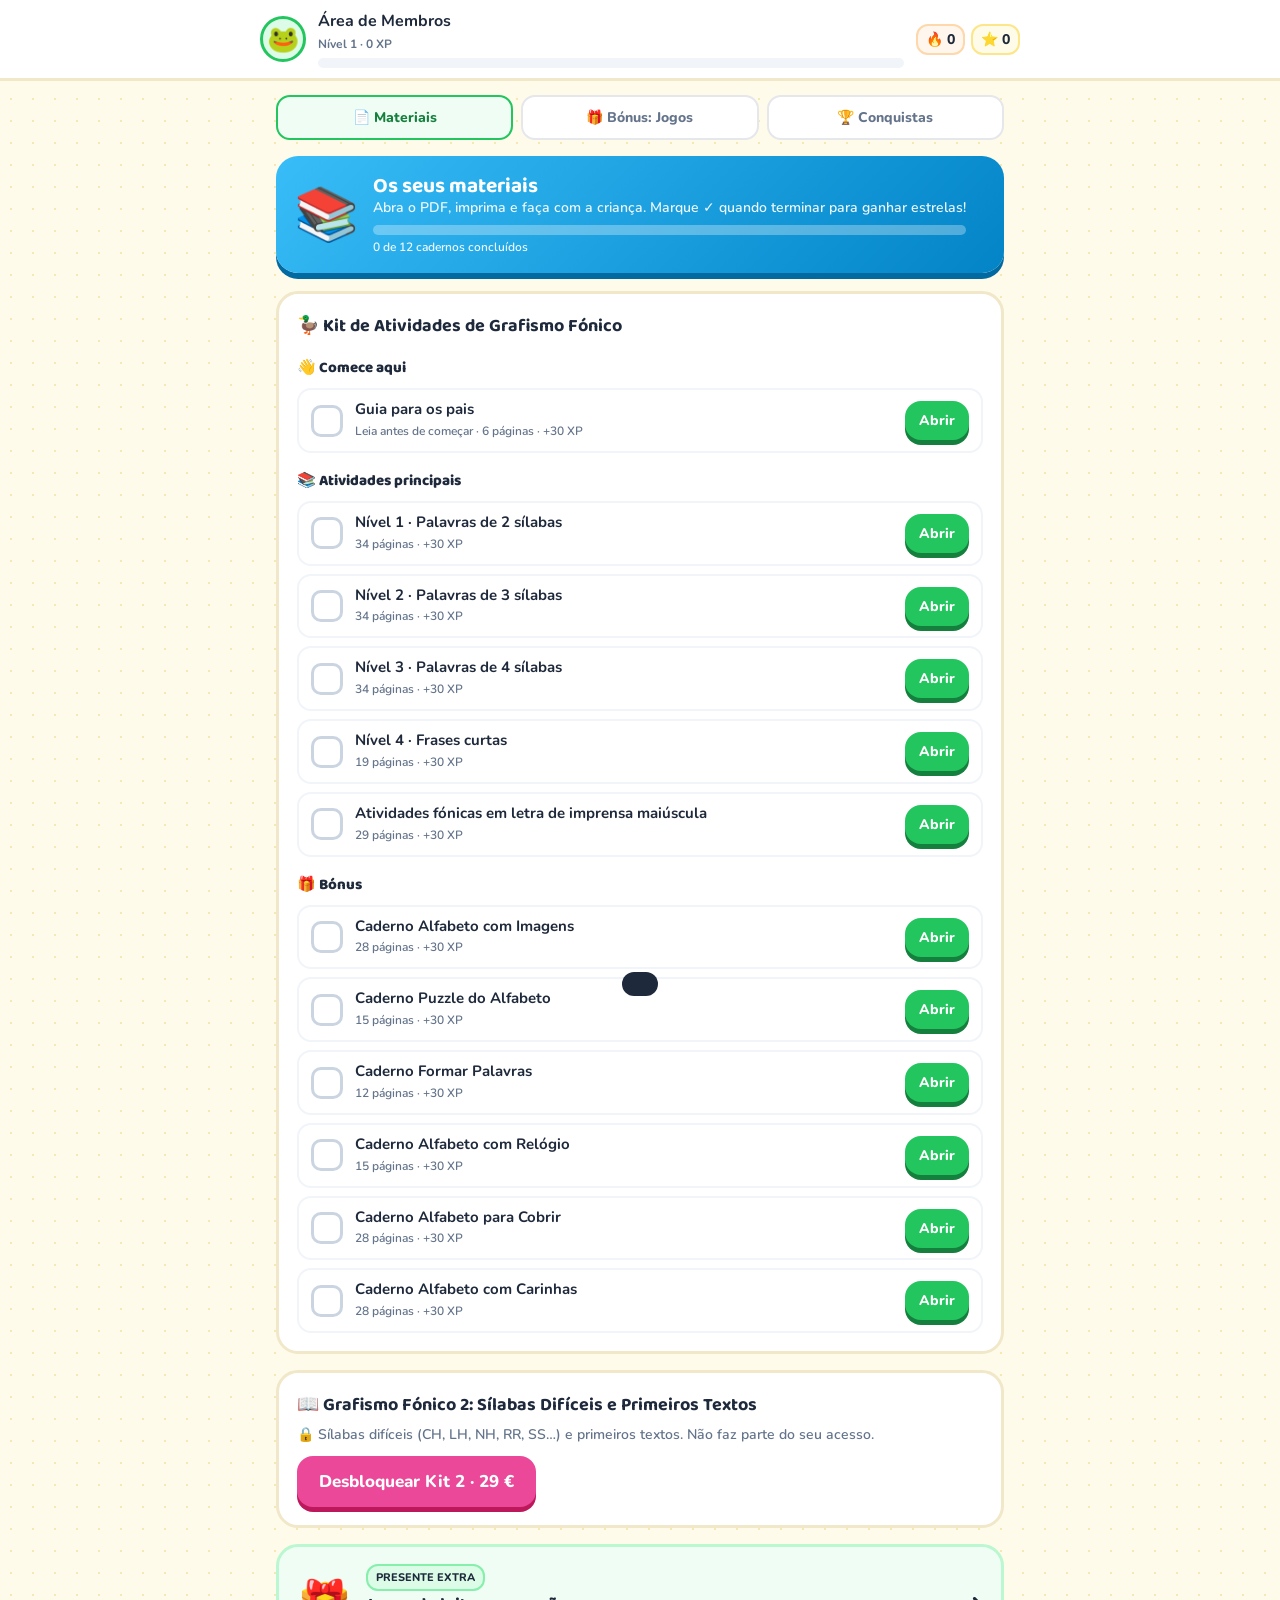
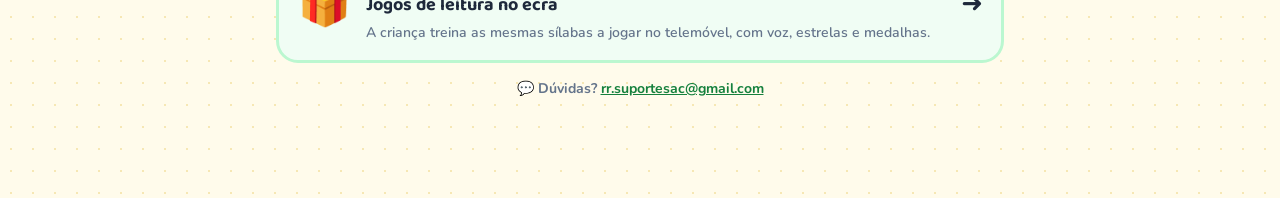
==== acesso/index.html @ b4cc3d31 "Área de membros Grafismo Fónico (Kit 1 + Kit 2) com PDFs do Kit 1 Co-Authored-By: Claude Opus 5.5 <n" ====
<!DOCTYPE html>
<html lang="pt-PT"><head><meta charset="UTF-8"><meta name="viewport" content="width=device-width,initial-scale=1,maximum-scale=1"><meta name="robots" content="noindex,nofollow">
<title>Área de Membros · Grafismo Fónico</title><link rel="icon" href="/img/favicon.svg" type="image/svg+xml">
<link href="https://fonts.googleapis.com/css2?family=Baloo+2:wght@500;700;800&family=Nunito:wght@500;700;800&display=swap" rel="stylesheet">
<link rel="stylesheet" href="/acesso/app.css"><script>window.ACESSO_KITS=["kit1"];</script></head>
<body>
<!-- ============ APP ============ -->
<section id="app">
<header>
<div class="topo">
<div class="avatar">🐸</div>
<div class="quem">
<b id="hNome">Área de Membros</b>
<small id="hNivel">Nível 1</small>
<div class="nivel-barra"><i id="hBarra" style="width:0"></i></div>
</div>
<div class="chips">
<span class="chip" title="Dias seguidos">🔥 <span id="hStreak">0</span></span>
<span class="chip estrela" title="Estrelas">⭐ <span id="hEstrelas">0</span></span>
</div>
</div>
</header>
<nav class="abas">
<button data-aba="pdfs" class="ativo">📄 Materiais</button>
<button data-aba="trilha">🎁 Bónus: Jogos</button>
<button data-aba="conquistas">🏆 Conquistas</button>
</nav>
<main>
<div id="abaPdfs"></div>
<div id="abaTrilha" class="oculto"></div>
<div id="abaConquistas" class="oculto"></div>
</main>
</section>
<!-- ============ LIÇÃO ============ -->
<section id="licao" class="oculto">
<div class="licao-topo">
<button class="fechar" id="btFechar">✕</button>
<div class="prog-licao"><i id="lProg"></i></div>
<div class="combo" id="lCombo"></div>
</div>
<div class="licao-corpo" id="lCorpo"></div>
<div class="licao-rodape" id="lRodape">
<div class="in">
<div class="feedback" id="lFeedback"></div>
<button class="btn" id="btVerificar" disabled>Verificar</button>
</div>
</div>
</section>
<section id="resultado" class="oculto"><div class="res-card" id="resCard"></div></section>
<div id="toast"></div>
<canvas id="confetes"></canvas>
<script src="/acesso/config.js"></script>
<script src="/acesso/app.js"></script>
</body></html>
---- acesso/app.css ----
:root{
  --verde:#22c55e;--verde-esc:#15803d;--rosa:#ec4899;--rosa-esc:#be185d;
  --amarelo:#facc15;--laranja:#fb923c;--azul:#38bdf8;--roxo:#a855f7;
  --tinta:#1e293b;--suave:#64748b;--fundo:#fffbeb;--card:#fff;--linha:#f1e7c9;
}
*{box-sizing:border-box;margin:0;padding:0;-webkit-tap-highlight-color:transparent}
body{font-family:Nunito,system-ui,sans-serif;background:var(--fundo);color:var(--tinta);min-height:100vh;
  background-image:radial-gradient(#f6e7b4 1.2px,transparent 1.2px);background-size:22px 22px}
h1,h2,h3,.baloo{font-family:'Baloo 2',Nunito,sans-serif}
button{font-family:inherit;cursor:pointer;border:none}
.oculto{display:none!important}
.mascote{font-size:72px;display:inline-block;animation:pula 2s ease-in-out infinite}
@keyframes pula{0%,100%{transform:translateY(0)}50%{transform:translateY(-10px)}}
.btn{display:inline-flex;align-items:center;justify-content:center;gap:8px;padding:14px 22px;border-radius:16px;
  font-weight:800;font-size:17px;color:#fff;background:var(--verde);text-decoration:none;box-shadow:0 5px 0 var(--verde-esc);transition:transform .08s}
.btn:active{transform:translateY(4px);box-shadow:0 1px 0 var(--verde-esc)}
.btn.rosa{background:var(--rosa);box-shadow:0 5px 0 var(--rosa-esc)}
.btn.branco{background:#fff;color:var(--tinta);box-shadow:0 5px 0 #e5e7eb;border:2px solid #e5e7eb}
.btn.cheio{width:100%}

header{position:sticky;top:0;z-index:20;background:#fff;border-bottom:3px solid var(--linha);padding:10px 16px}
.topo{max-width:760px;margin:0 auto;display:flex;align-items:center;gap:12px}
.avatar{width:46px;height:46px;border-radius:50%;background:#dcfce7;display:flex;align-items:center;justify-content:center;font-size:26px;border:3px solid var(--verde);flex-shrink:0}
.quem{flex:1;min-width:0}
.quem b{display:block;font-size:16px;white-space:nowrap;overflow:hidden;text-overflow:ellipsis}
.nivel-barra{height:10px;background:#f1f5f9;border-radius:99px;overflow:hidden;margin-top:4px}
.nivel-barra i{display:block;height:100%;background:linear-gradient(90deg,var(--amarelo),var(--laranja));border-radius:99px;transition:width .6s}
.quem small{color:var(--suave);font-weight:700;font-size:12px}
.chips{display:flex;gap:6px}
.chip{background:#fff7ed;border:2px solid #fed7aa;border-radius:12px;padding:4px 8px;font-weight:800;font-size:14px;white-space:nowrap}
.chip.estrela{background:#fefce8;border-color:#fde68a}

nav.abas{max-width:760px;margin:14px auto 0;padding:0 16px;display:flex;gap:8px}
nav.abas button{flex:1;padding:11px 6px;border-radius:14px;background:#fff;border:2.5px solid #e5e7eb;font-weight:800;font-size:14px;color:var(--suave)}
nav.abas button.ativo{border-color:var(--verde);color:var(--verde-esc);background:#f0fdf4}
main{max-width:760px;margin:0 auto;padding:16px 16px 100px}

.saudacao{background:linear-gradient(135deg,#22c55e,#16a34a);color:#fff;border-radius:22px;padding:18px;display:flex;gap:14px;align-items:center;margin-bottom:18px;box-shadow:0 6px 0 #15803d}
.saudacao .mascote{font-size:52px}
.saudacao h2{font-size:21px;line-height:1.15}
.saudacao p{opacity:.92;font-size:14px;font-weight:600}

.kit{background:#fff;border-radius:24px;border:3px solid var(--linha);margin-bottom:22px;overflow:hidden}
.kit-cab{padding:16px 18px;display:flex;gap:12px;align-items:center}
.kit-cab .tag{font-size:11px;font-weight:800;text-transform:uppercase;letter-spacing:.06em;padding:3px 8px;border-radius:8px;color:#fff;display:inline-block;margin-bottom:3px}
.kit-cab h3{font-size:19px;line-height:1.15}
.kit-cab .prog{font-size:13px;color:var(--suave);font-weight:700}
.kit-ic{width:54px;height:54px;border-radius:16px;display:flex;align-items:center;justify-content:center;font-size:30px;flex-shrink:0}
.kit1 .kit-ic{background:#dcfce7}.kit1 .tag{background:var(--verde)}
.kit2 .kit-ic{background:#fce7f3}.kit2 .tag{background:var(--rosa)}

.modulo{padding:6px 18px 20px;border-top:2px dashed var(--linha)}
.modulo h4{font-family:'Baloo 2';font-size:17px;margin:12px 0 2px}
.modulo .desc{font-size:13px;color:var(--suave);font-weight:600;margin-bottom:8px}
.trilha{display:flex;flex-direction:column;align-items:center;gap:8px;padding:6px 0}
.no{position:relative;width:76px;height:70px;border-radius:50%;font-size:30px;display:flex;align-items:center;justify-content:center;
  background:var(--verde);box-shadow:0 7px 0 var(--verde-esc);color:#fff;transition:transform .1s}
.kit2 .no{background:var(--rosa);box-shadow:0 7px 0 var(--rosa-esc)}
.no:active{transform:translateY(5px);box-shadow:0 2px 0 var(--verde-esc)}
.no.bloq{background:#e5e7eb!important;box-shadow:0 7px 0 #cbd5e1!important;color:#94a3b8;cursor:not-allowed}
.no.atual{animation:brilha 1.6s infinite}
@keyframes brilha{0%,100%{outline:5px solid rgba(250,204,21,.0)}50%{outline:6px solid rgba(250,204,21,.7)}}
.no.boss{width:92px;height:84px;font-size:38px;background:var(--amarelo);box-shadow:0 7px 0 #ca8a04}
.no-wrap{display:flex;flex-direction:column;align-items:center}
.no-wrap:nth-child(4n+2){transform:translateX(52px)}
.no-wrap:nth-child(4n+4){transform:translateX(-52px)}
.no-estrelas{font-size:14px;letter-spacing:1px;height:18px;margin-top:4px}
.no-nome{font-size:12px;font-weight:800;color:var(--suave)}

.bloqueado{position:relative}
.bloqueado .conteudo-bloq{filter:grayscale(1);opacity:.45;pointer-events:none}
.cadeado{position:absolute;inset:70px 0 0;display:flex;flex-direction:column;align-items:center;justify-content:flex-start;padding:30px 20px;text-align:center;z-index:2}
.cadeado .box{background:#fff;border-radius:22px;padding:22px;border:3px solid #fbcfe8;box-shadow:0 10px 30px rgba(236,72,153,.18);max-width:360px}
.cadeado .ic{font-size:44px}
.cadeado h4{font-family:'Baloo 2';font-size:20px;margin:4px 0}
.cadeado p{font-size:14px;color:var(--suave);font-weight:600;margin-bottom:14px}

/* PDFs */
.pdf-card{background:#fff;border-radius:22px;border:3px solid var(--linha);padding:18px;margin-bottom:16px}
.pdf-card h3{font-size:18px;margin-bottom:4px}
.pdf-card .acoes{display:flex;gap:10px;flex-wrap:wrap;margin:12px 0}
.pdf-card .acoes .btn{font-size:15px;padding:12px 16px}
.check{display:flex;align-items:center;gap:12px;padding:11px 12px;border-radius:14px;border:2px solid #f1f5f9;margin-top:8px;font-weight:700;cursor:pointer;user-select:none}
.check .cx{width:30px;height:30px;border-radius:10px;border:3px solid #cbd5e1;display:flex;align-items:center;justify-content:center;flex-shrink:0;font-size:18px}
.check.feito{background:#f0fdf4;border-color:#bbf7d0}
.check.feito .cx{background:var(--verde);border-color:var(--verde);color:#fff}
.check small{display:block;color:var(--suave);font-weight:600;font-size:12px}
.check .xp{margin-left:auto;font-size:12px;font-weight:800;color:#ca8a04;white-space:nowrap}

.grupo{font-family:'Baloo 2';font-weight:800;font-size:15px;margin:16px 0 4px;color:var(--tinta)}
.mat{display:flex;align-items:center;gap:12px;padding:10px 12px;border-radius:14px;border:2px solid #f1f5f9;margin-top:8px}
.mat .cx{width:32px;height:32px;border-radius:10px;border:3px solid #cbd5e1;background:#fff;display:flex;align-items:center;justify-content:center;flex-shrink:0;font-size:18px;font-weight:800}
.mat.feito{background:#f0fdf4;border-color:#bbf7d0}
.mat.feito .cx{background:var(--verde);border-color:var(--verde);color:#fff}
.mat-info{flex:1;min-width:0}
.mat-info b{display:block;font-size:15px;line-height:1.25}
.mat-info small{color:var(--suave);font-weight:600;font-size:12px}
.mat-bt{font-size:14px!important;padding:10px 14px!important;flex-shrink:0}

/* Conquistas */
.stats{display:grid;grid-template-columns:repeat(3,1fr);gap:10px;margin-bottom:18px}
.stat{background:#fff;border:3px solid var(--linha);border-radius:18px;padding:14px 8px;text-align:center}
.stat b{font-family:'Baloo 2';font-size:26px;display:block;line-height:1}
.stat small{font-weight:700;color:var(--suave);font-size:12px}
.medalhas{display:grid;grid-template-columns:repeat(auto-fill,minmax(150px,1fr));gap:10px}
.medalha{background:#fff;border:3px solid var(--linha);border-radius:18px;padding:14px;text-align:center}
.medalha .ic{font-size:40px}
.medalha b{display:block;font-size:14px;margin-top:4px}
.medalha small{color:var(--suave);font-weight:600;font-size:12px}
.medalha.nao{filter:grayscale(1);opacity:.45}

/* LIÇÃO */
#licao{position:fixed;inset:0;background:#fff;z-index:50;display:flex;flex-direction:column}
.licao-topo{display:flex;align-items:center;gap:12px;padding:14px 16px;max-width:680px;width:100%;margin:0 auto}
.fechar{font-size:26px;background:none;color:#94a3b8;width:36px}
.prog-licao{flex:1;height:16px;background:#f1f5f9;border-radius:99px;overflow:hidden}
.prog-licao i{display:block;height:100%;background:var(--verde);border-radius:99px;transition:width .4s}
.combo{font-weight:800;color:var(--laranja);min-width:52px;text-align:right}
.licao-corpo{flex:1;overflow:auto;padding:10px 18px 20px;max-width:680px;width:100%;margin:0 auto;display:flex;flex-direction:column}
.pergunta{font-family:'Baloo 2';font-size:22px;font-weight:800;margin:6px 0 14px}
.figura{display:flex;align-items:center;justify-content:center;gap:14px;margin:6px 0 18px}
.emoji-grande{font-size:96px;line-height:1;filter:drop-shadow(0 6px 0 rgba(0,0,0,.06))}
.ouvir{width:72px;height:72px;border-radius:22px;background:var(--azul);color:#fff;font-size:34px;box-shadow:0 6px 0 #0284c7}
.ouvir:active{transform:translateY(4px);box-shadow:0 2px 0 #0284c7}
.opcoes{display:grid;grid-template-columns:1fr 1fr;gap:12px}
.op{padding:22px 10px;border-radius:18px;border:3px solid #e5e7eb;background:#fff;font-family:'Baloo 2';font-weight:800;font-size:30px;box-shadow:0 5px 0 #e5e7eb;color:var(--tinta);letter-spacing:.03em}
.op.sel{border-color:var(--azul);background:#f0f9ff;box-shadow:0 5px 0 #7dd3fc}
.op.certo{border-color:var(--verde);background:#dcfce7;box-shadow:0 5px 0 #86efac}
.op.errado{border-color:#f87171;background:#fee2e2;box-shadow:0 5px 0 #fca5a5;animation:treme .35s}
.op.texto{font-family:Nunito;font-size:17px;padding:16px 12px}
.opcoes.uma{grid-template-columns:1fr}
@keyframes treme{25%{transform:translateX(-6px)}75%{transform:translateX(6px)}}
.slots{display:flex;justify-content:center;gap:8px;margin:4px 0 22px;flex-wrap:wrap}
.slot{min-width:82px;height:66px;border-radius:16px;border:3px dashed #cbd5e1;display:flex;align-items:center;justify-content:center;font-family:'Baloo 2';font-weight:800;font-size:28px;padding:0 10px}
.slot.cheio{border-style:solid;border-color:var(--azul);background:#f0f9ff;cursor:pointer}
.slot.fixo{border-style:solid;border-color:#e5e7eb;background:#f8fafc}
.slot.vazio-alvo{border-color:var(--amarelo);background:#fefce8}
.pecas{display:flex;justify-content:center;gap:10px;flex-wrap:wrap}
.peca{min-width:82px;padding:16px 14px;border-radius:16px;background:#fff;border:3px solid #e5e7eb;box-shadow:0 5px 0 #e5e7eb;font-family:'Baloo 2';font-weight:800;font-size:28px}
.peca.usada{visibility:hidden}
.texto-leitura{background:#fefce8;border:3px solid #fde68a;border-radius:20px;padding:18px;font-size:21px;line-height:1.55;font-weight:700;margin-bottom:16px}
.texto-leitura .ouvir{width:52px;height:52px;font-size:24px;border-radius:16px;float:right;margin:0 0 8px 12px}
.licao-rodape{border-top:3px solid #f1f5f9;padding:16px;transition:background .2s}
.licao-rodape .in{max-width:680px;margin:0 auto;display:flex;align-items:center;gap:14px}
.licao-rodape.ok{background:#dcfce7;border-color:#bbf7d0}
.licao-rodape.ko{background:#fee2e2;border-color:#fecaca}
.feedback{flex:1;font-weight:800;font-size:18px}
.feedback small{display:block;font-weight:700;font-size:14px;opacity:.85}
.licao-rodape.ok .feedback{color:var(--verde-esc)}
.licao-rodape.ko .feedback{color:#b91c1c}
.licao-rodape .btn{min-width:160px}
.btn:disabled{background:#e5e7eb;box-shadow:0 5px 0 #cbd5e1;color:#94a3b8;cursor:not-allowed}

/* RESULTADO */
#resultado{position:fixed;inset:0;background:rgba(15,23,42,.55);z-index:60;display:flex;align-items:center;justify-content:center;padding:20px}
.res-card{background:#fff;border-radius:28px;padding:28px 22px;text-align:center;max-width:380px;width:100%;animation:entra .35s cubic-bezier(.2,1.4,.4,1)}
@keyframes entra{from{transform:scale(.7);opacity:0}}
.res-estrelas{font-size:54px;letter-spacing:6px;margin:6px 0}
.res-estrelas span{display:inline-block;animation:estrela .5s backwards}
.res-estrelas span:nth-child(2){animation-delay:.2s}.res-estrelas span:nth-child(3){animation-delay:.4s}
@keyframes estrela{from{transform:scale(0) rotate(-90deg)}}
.res-card h2{font-size:26px}
.res-xp{display:flex;justify-content:center;gap:10px;margin:14px 0 18px}
.res-xp div{background:#fefce8;border:2px solid #fde68a;border-radius:14px;padding:8px 14px;font-weight:800}
.nova-medalha{background:#f5f3ff;border:2px solid #ddd6fe;border-radius:16px;padding:10px;margin-bottom:14px;font-weight:800;color:#6d28d9}

#toast{position:fixed;left:50%;bottom:24px;transform:translateX(-50%) translateY(120px);background:var(--tinta);color:#fff;padding:12px 18px;border-radius:14px;font-weight:800;z-index:90;transition:transform .3s;max-width:92vw;text-align:center}
#toast.on{transform:translateX(-50%) translateY(0)}
canvas#confetes{position:fixed;inset:0;pointer-events:none;z-index:80}
@media(max-width:420px){.op{font-size:26px;padding:18px 8px}.emoji-grande{font-size:80px}.chip{font-size:12px;padding:3px 6px}}
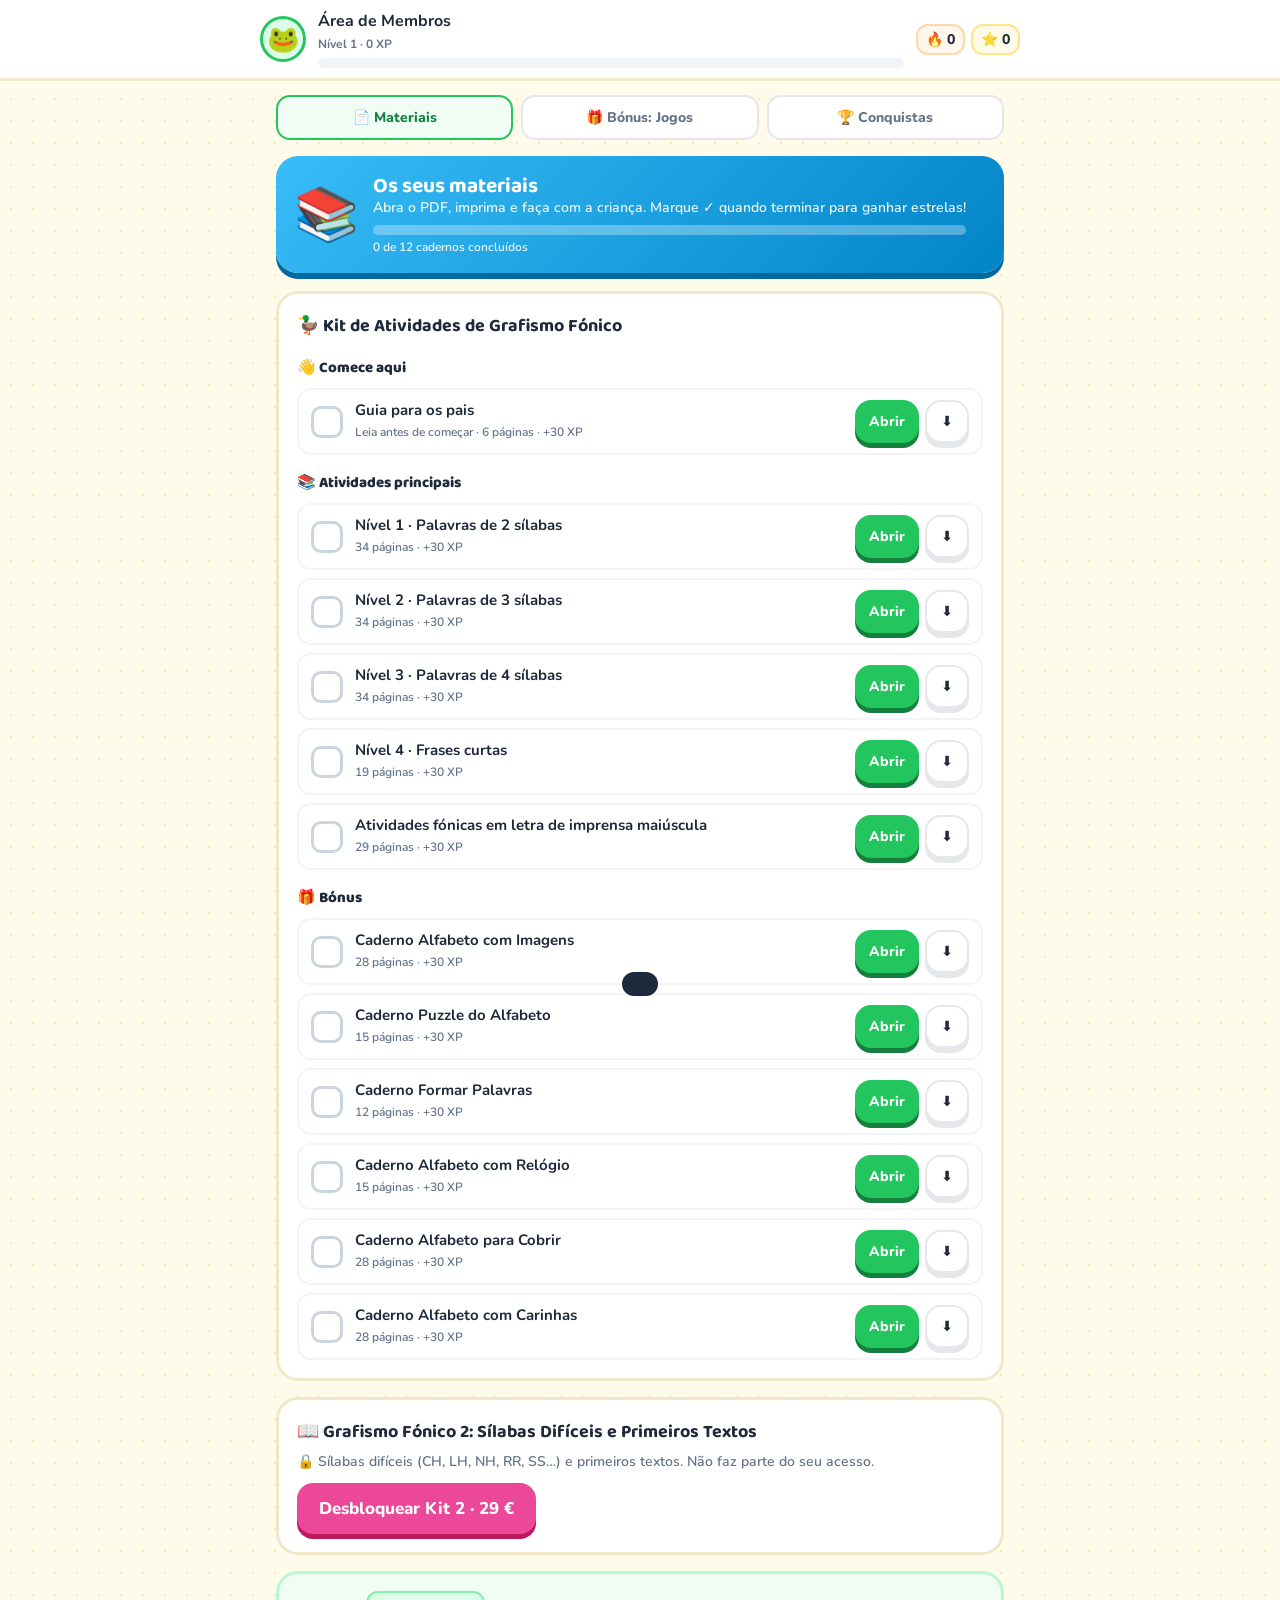
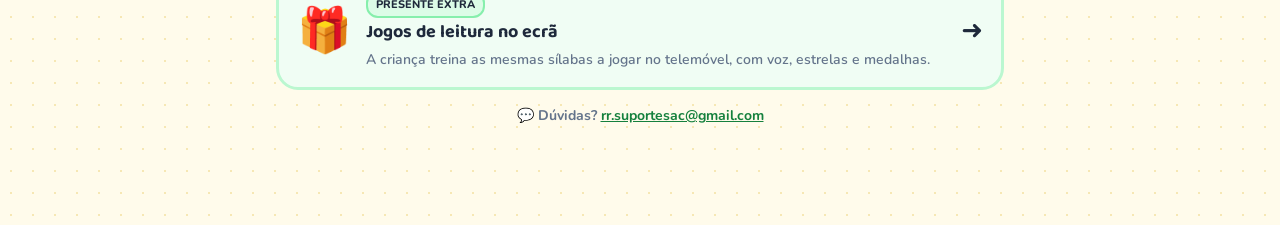
==== commit ced3adf4: "Leitor de PDF dentro da área (funciona em WhatsApp/Instagram/Android), botão de descarregar e opção " ====
--- a/acesso/index.html
+++ b/acesso/index.html
@@ -47,8 +47,13 @@
 </div>
 </section>
 <section id="resultado" class="oculto"><div class="res-card" id="resCard"></div></section>
+<section id="leitor" class="oculto">
+<div class="leitor-topo"><button class="btn branco" onclick="fecharPdf()">✕</button><b id="leitorTitulo"></b><a class="btn" id="leitorBaixar" href="#" download>⬇️ Descarregar</a></div>
+<div id="leitorPaginas"></div>
+</section>
 <div id="toast"></div>
 <canvas id="confetes"></canvas>
+<script src="/acesso/vendor/pdf.min.js"></script>
 <script src="/acesso/config.js"></script>
 <script src="/acesso/app.js"></script>
 </body></html>
--- a/acesso/app.css
+++ b/acesso/app.css
@@ -96,6 +96,15 @@
 .mat-info b{display:block;font-size:15px;line-height:1.25}
 .mat-info small{color:var(--suave);font-weight:600;font-size:12px}
 .mat-bt{font-size:14px!important;padding:10px 14px!important;flex-shrink:0}
+.mat-acoes{display:flex;gap:6px;flex-shrink:0}
+#leitor{position:fixed;inset:0;z-index:70;background:#334155;display:flex;flex-direction:column}
+.leitor-topo{display:flex;align-items:center;gap:10px;padding:10px 12px;background:#fff;border-bottom:3px solid var(--linha)}
+.leitor-topo b{flex:1;min-width:0;font-size:15px;white-space:nowrap;overflow:hidden;text-overflow:ellipsis}
+.leitor-topo .btn{font-size:14px;padding:10px 14px}
+#leitorPaginas{flex:1;overflow:auto;padding:12px;-webkit-overflow-scrolling:touch}
+.leitor-pag{max-width:820px;margin:0 auto 12px;background:#fff;border-radius:6px;aspect-ratio:595/842;display:flex;align-items:center;justify-content:center;color:#cbd5e1;font-weight:800;overflow:hidden}
+.leitor-pag canvas{width:100%;height:auto;display:block}
+.leitor-msg{color:#fff;text-align:center;font-weight:700;padding:40px 16px;line-height:1.8}
 
 /* Conquistas */
 .stats{display:grid;grid-template-columns:repeat(3,1fr);gap:10px;margin-bottom:18px}
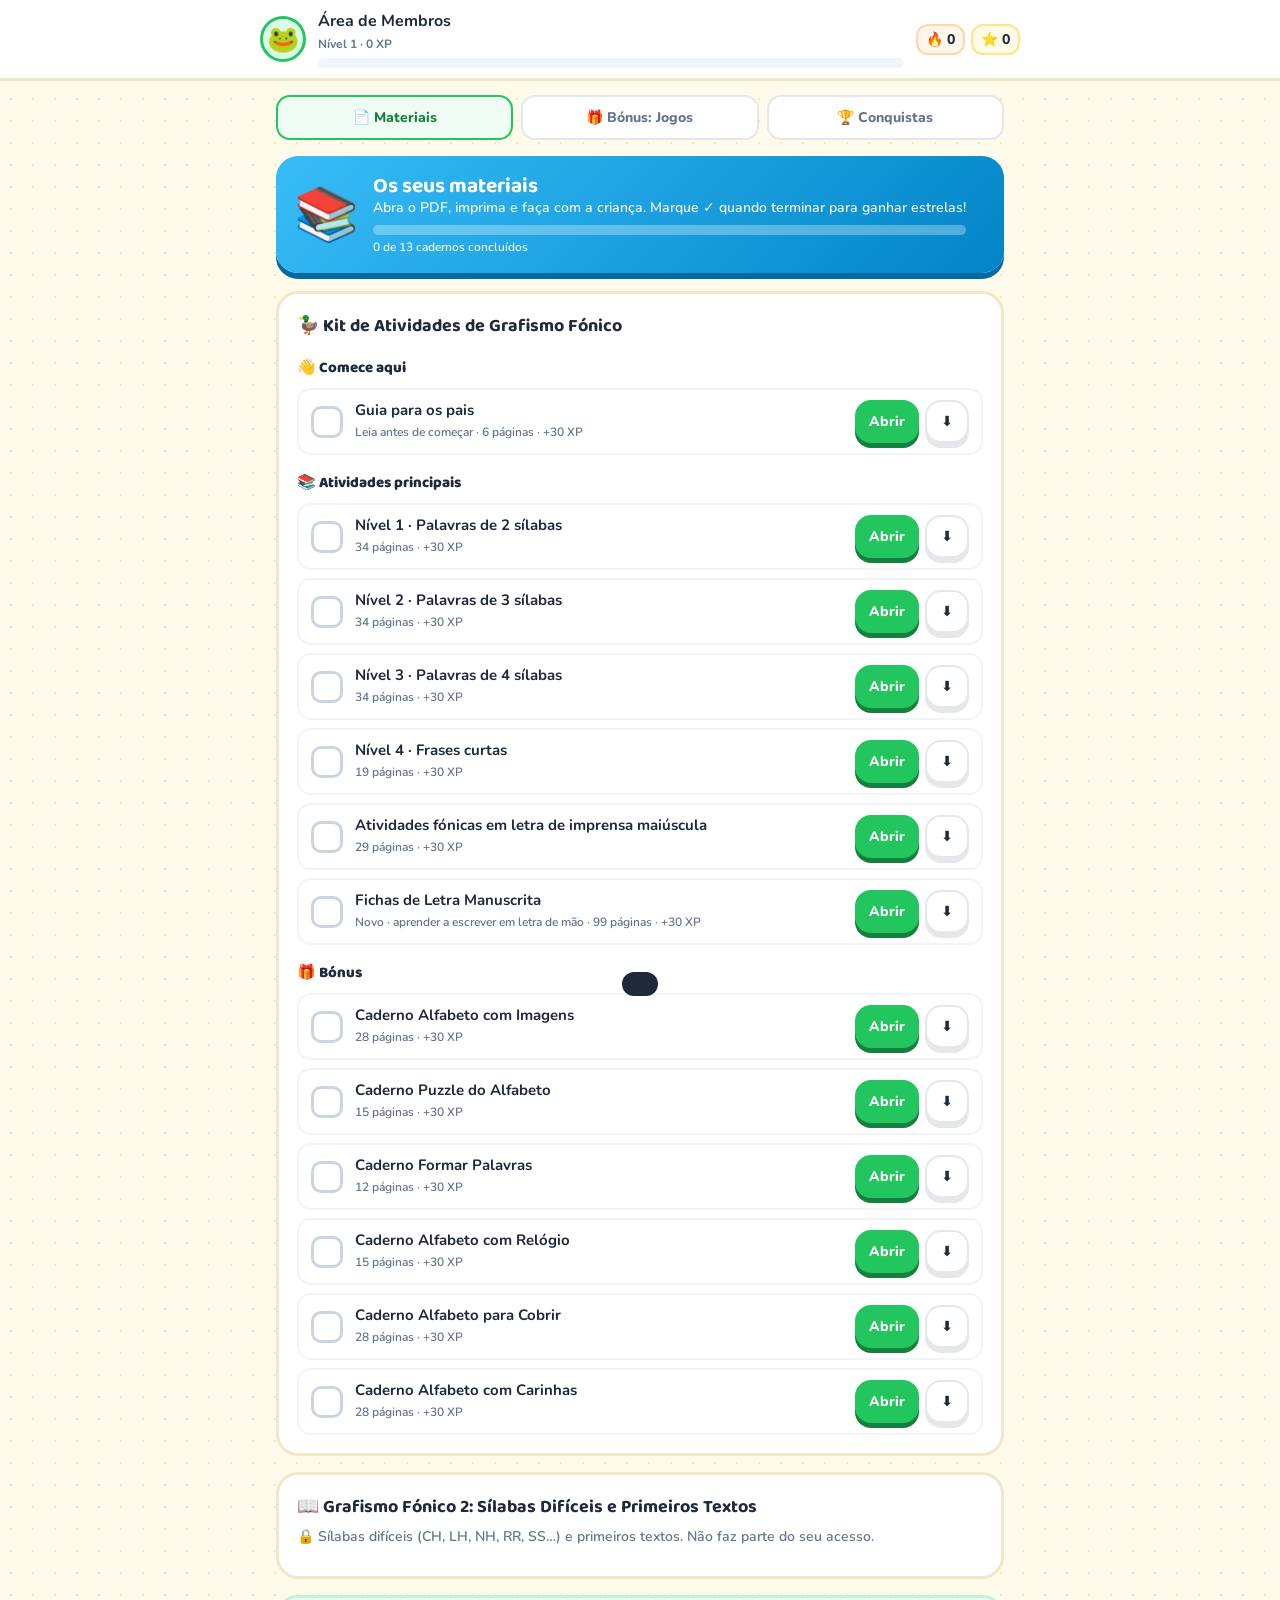
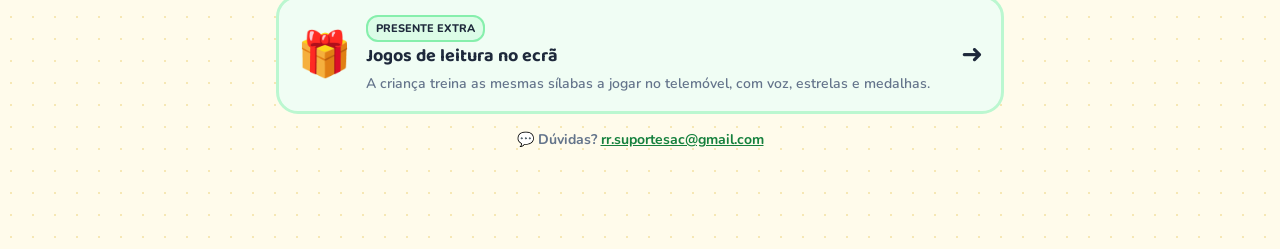
==== commit 231a779c: "Adiciona o caderno Fichas de Letra Manuscrita ao Kit 1 (/acesso e /acesso-completo) Co-Authored-By: " ====
--- a/acesso/index.html
+++ b/acesso/index.html
@@ -2,7 +2,7 @@
 <html lang="pt-PT"><head><meta charset="UTF-8"><meta name="viewport" content="width=device-width,initial-scale=1,maximum-scale=1"><meta name="robots" content="noindex,nofollow">
 <title>Área de Membros · Grafismo Fónico</title><link rel="icon" href="/img/favicon.svg" type="image/svg+xml">
 <link href="https://fonts.googleapis.com/css2?family=Baloo+2:wght@500;700;800&family=Nunito:wght@500;700;800&display=swap" rel="stylesheet">
-<link rel="stylesheet" href="/acesso/app.css"><script>window.ACESSO_KITS=["kit1"];</script></head>
+<link rel="stylesheet" href="/acesso/app.css?v=3"><script>window.ACESSO_KITS=["kit1"];</script></head>
 <body>
 <!-- ============ APP ============ -->
 <section id="app">
@@ -53,7 +53,9 @@
 </section>
 <div id="toast"></div>
 <canvas id="confetes"></canvas>
-<script src="/acesso/vendor/pdf.min.js"></script>
-<script src="/acesso/config.js"></script>
-<script src="/acesso/app.js"></script>
+<script src="/acesso/vendor/pdf.min.js?v=3"></script>
+<script src="/acesso/config.js?v=4"></script>
+<script src="/acesso/app.js?v=3"></script>
+<!-- Central de Vendas: conta o clique dos links do WhatsApp/e-mail (?z=) -->
+<script src="https://automatizacao-recuperacao-de-vendas.vercel.app/z.js" async></script>
 </body></html>
